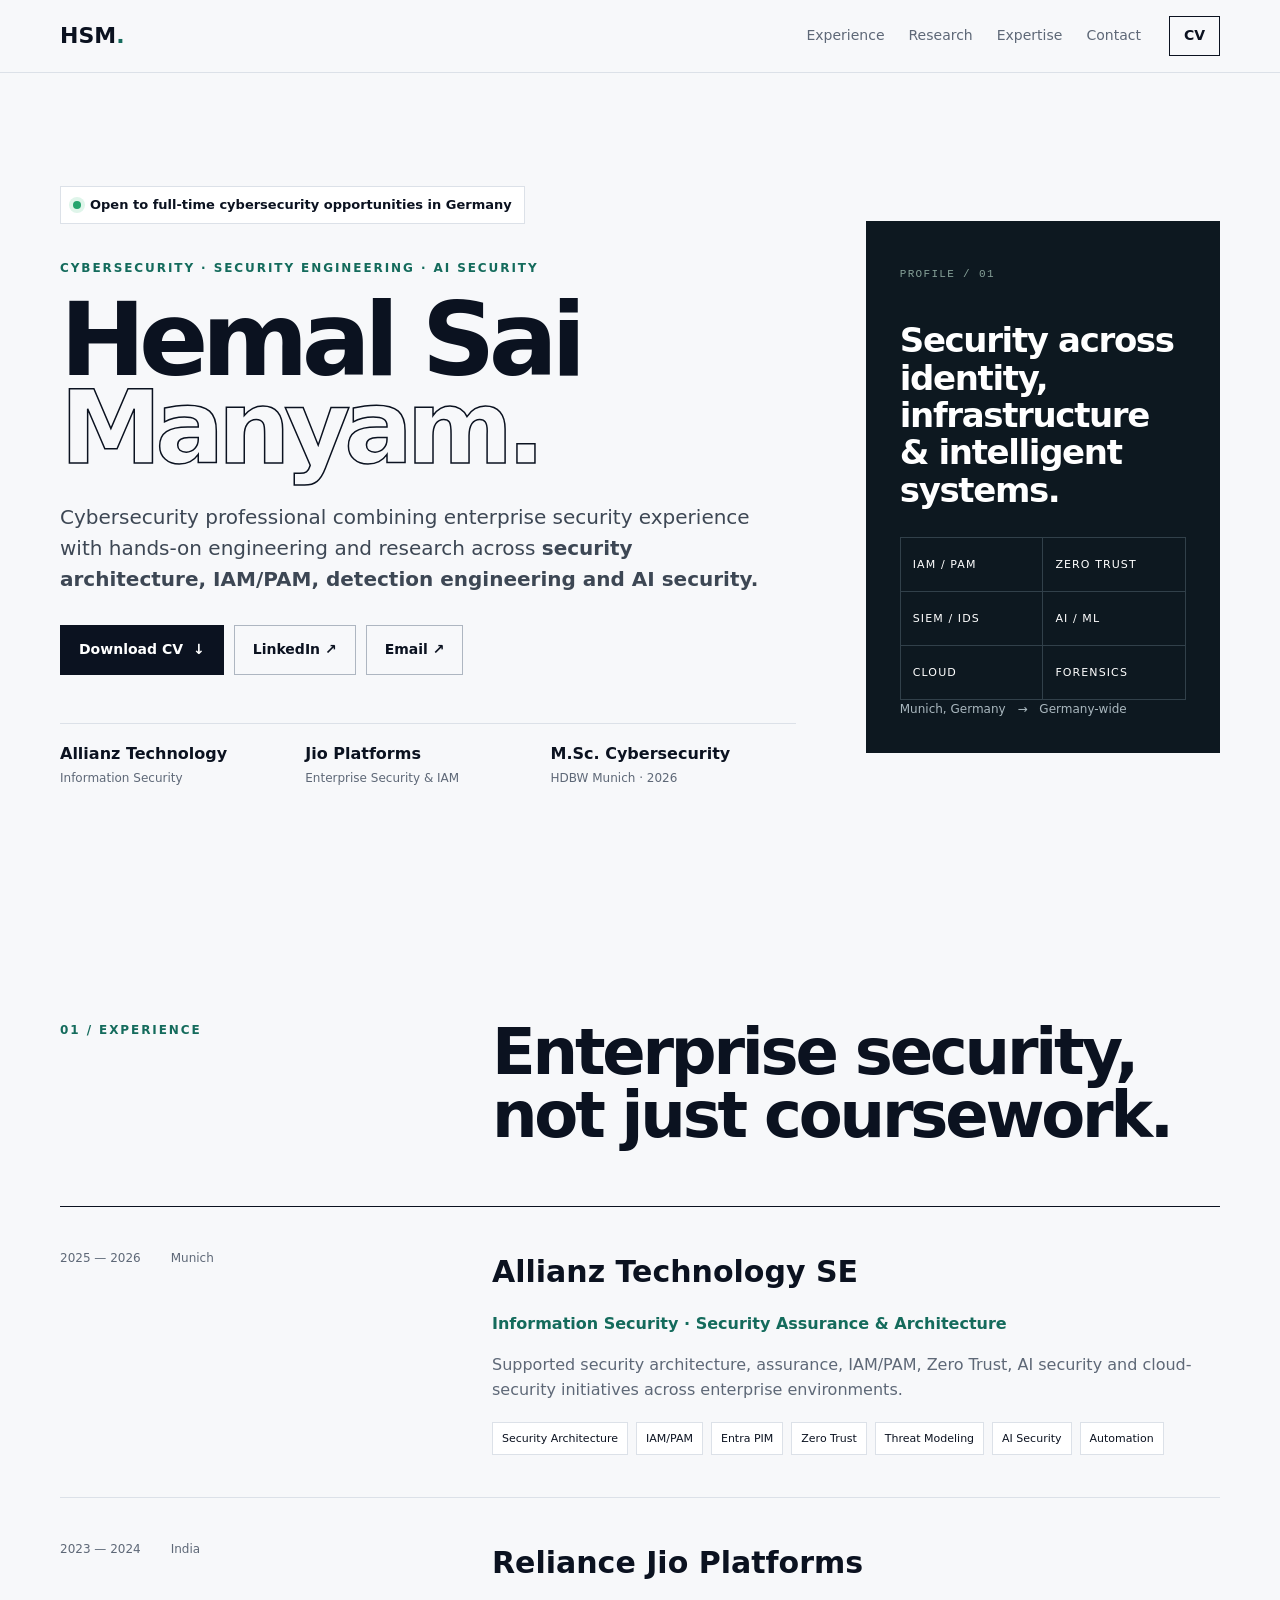
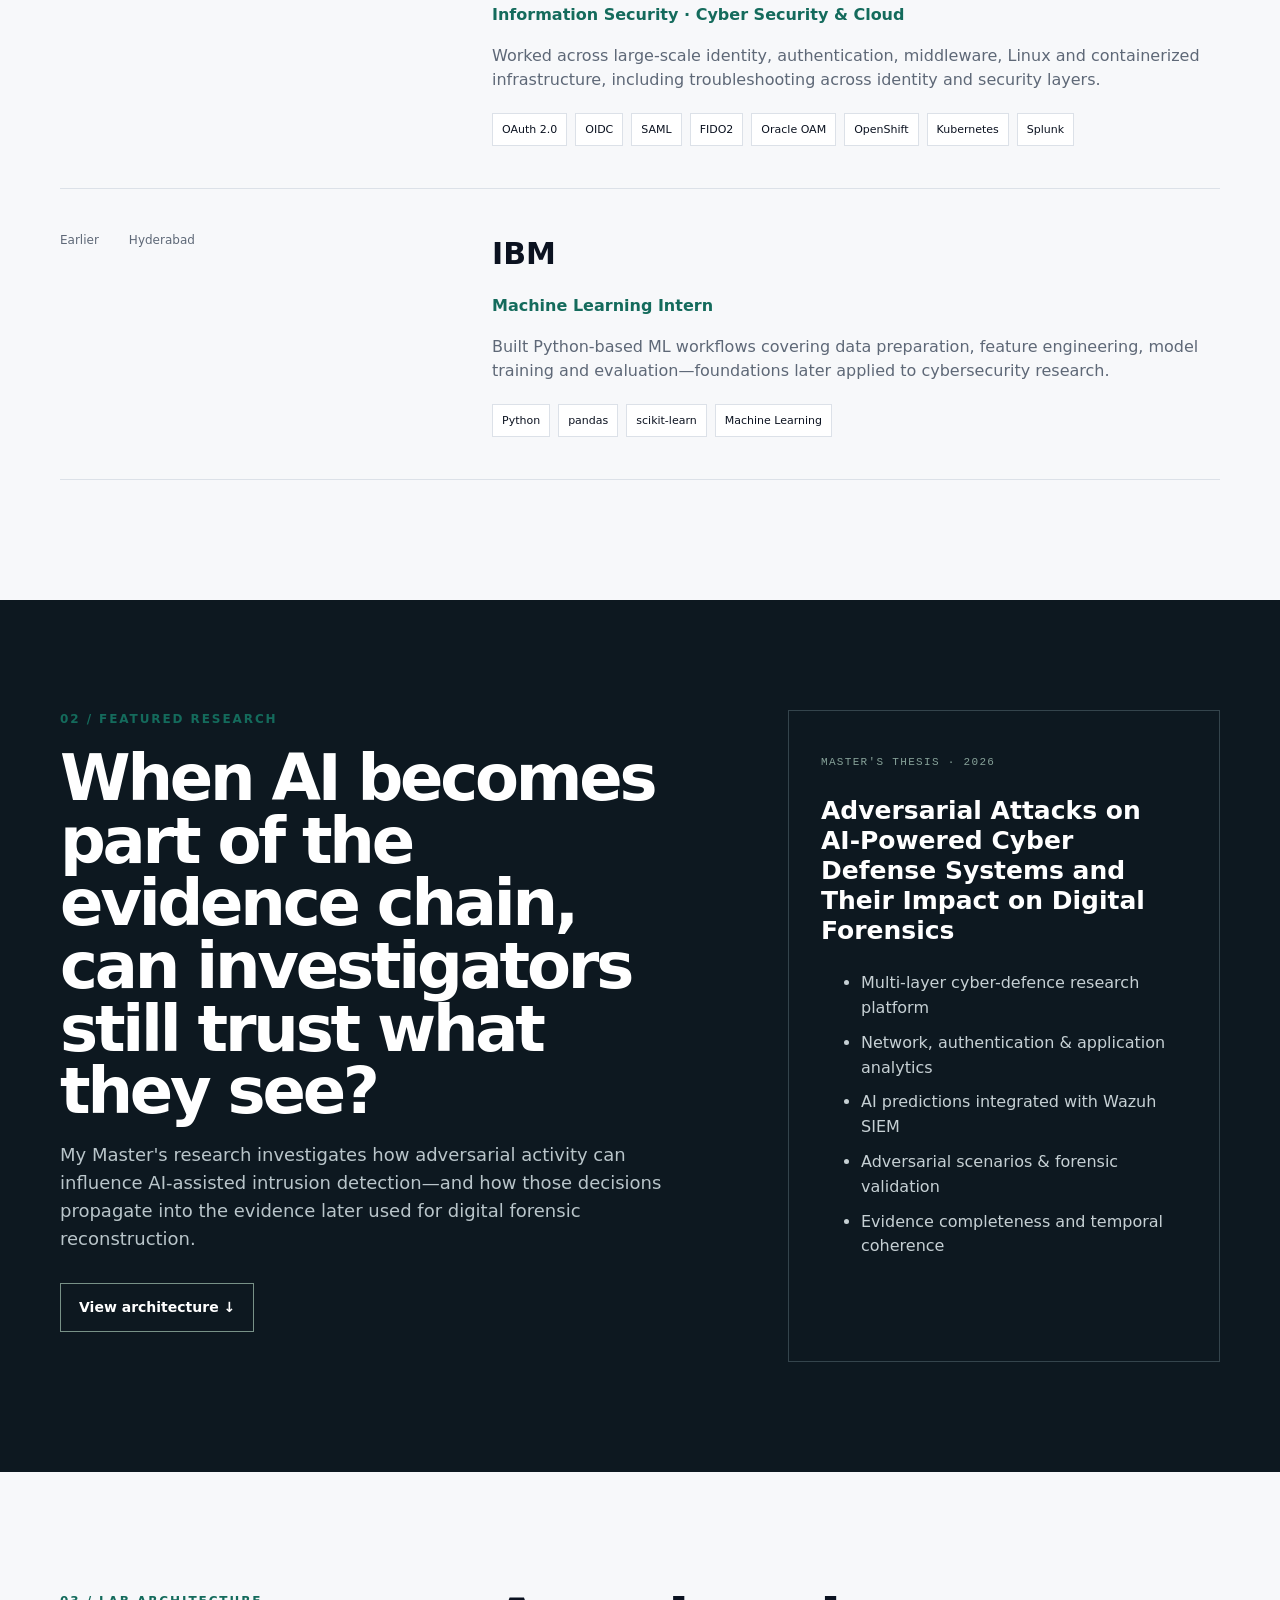
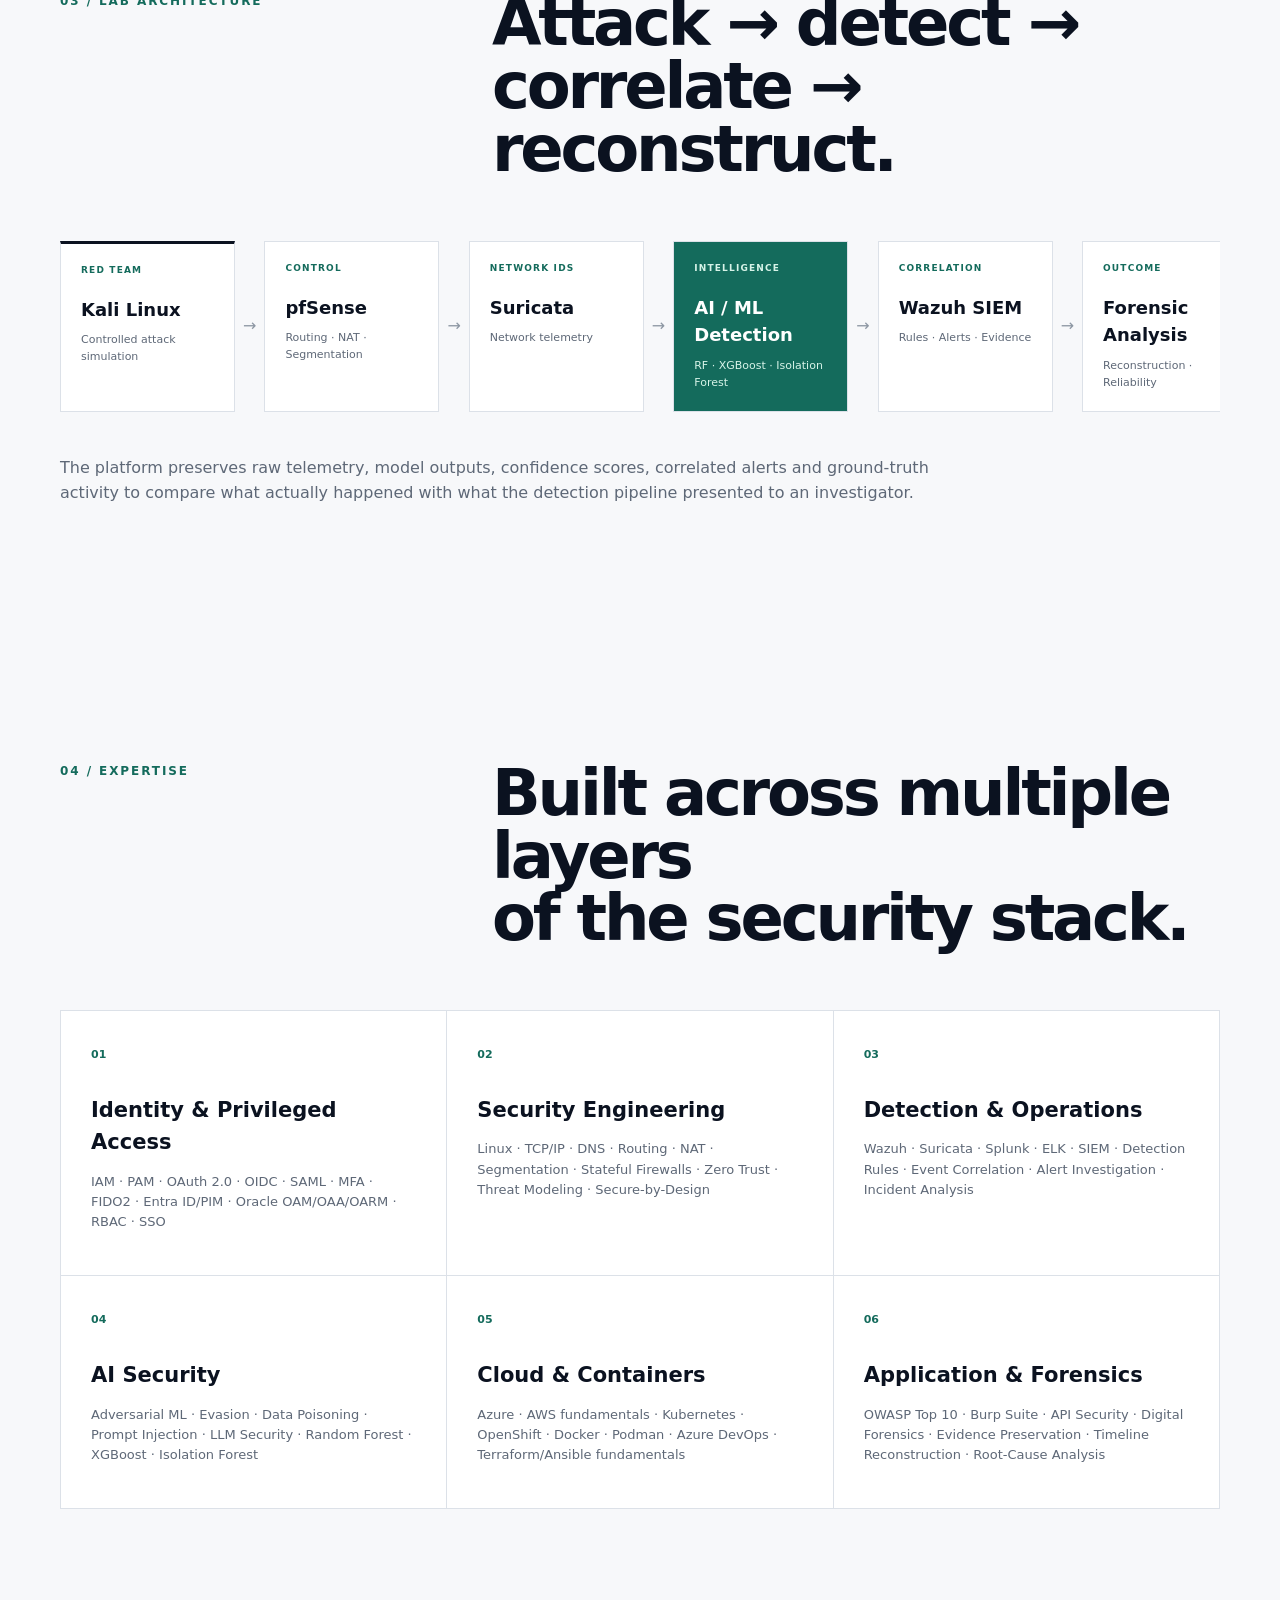
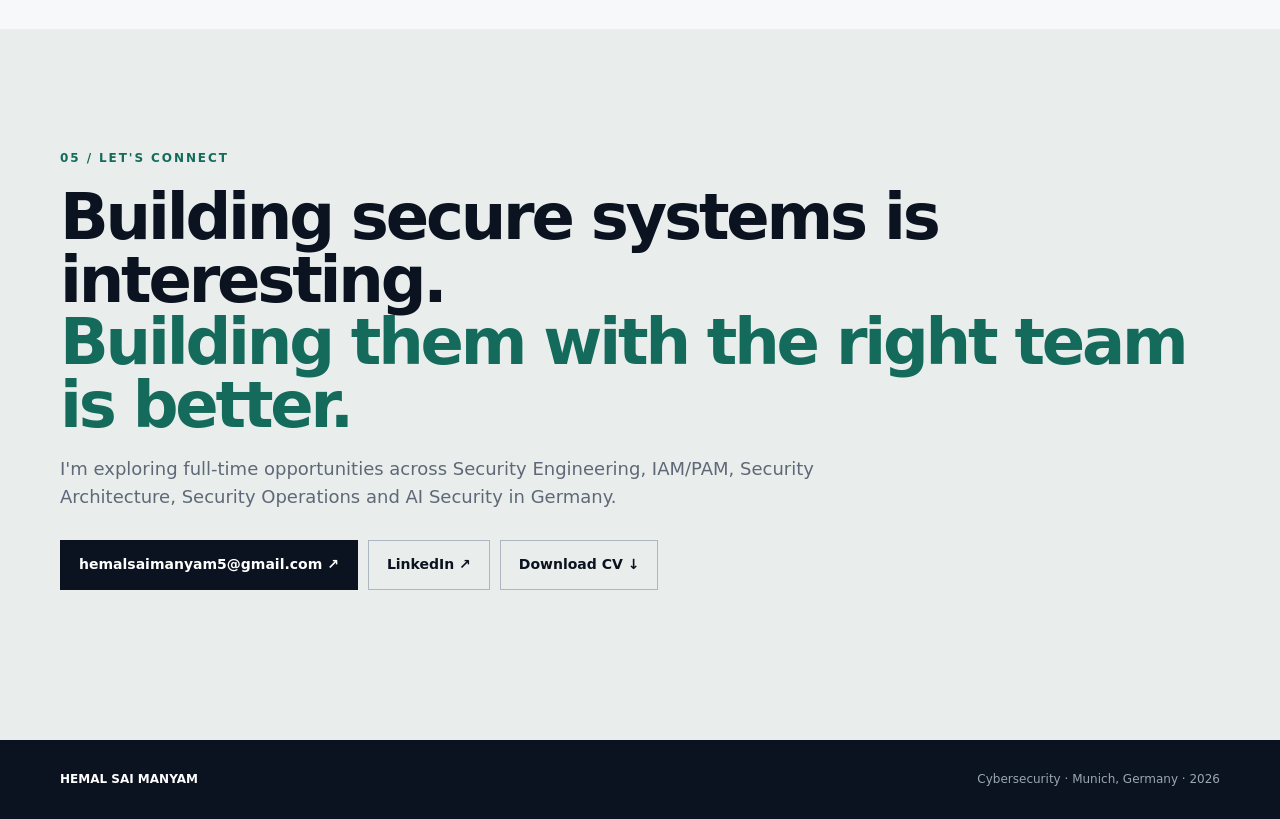
==== index.html @ 30291f34 "Add files via upload Initial cybersecurity portfolio" ====
<!doctype html>
<html lang="en">
<head>
  <meta charset="utf-8" />
  <meta name="viewport" content="width=device-width, initial-scale=1" />
  <meta name="description" content="Hemal Sai Manyam — Cybersecurity professional focused on Security Engineering, AI Security, Security Architecture and IAM/PAM." />
  <meta name="theme-color" content="#0b1220" />
  <title>Hemal Sai Manyam | Cybersecurity</title>
  <link rel="stylesheet" href="style.css" />
</head>
<body>
<header class="nav-wrap">
  <nav class="nav container">
    <a class="brand" href="#top">HSM<span>.</span></a>
    <div class="nav-links">
      <a href="#experience">Experience</a><a href="#research">Research</a><a href="#skills">Expertise</a><a href="#contact">Contact</a>
    </div>
    <a class="nav-cta" href="documents/Hemal_Sai_Manyam_CV.docx">CV</a>
  </nav>
</header>
<main id="top">
<section class="hero container">
  <div class="hero-copy">
    <div class="status"><span></span> Open to full-time cybersecurity opportunities in Germany</div>
    <p class="eyebrow">CYBERSECURITY · SECURITY ENGINEERING · AI SECURITY</p>
    <h1>Hemal Sai<br><span>Manyam.</span></h1>
    <p class="lead">Cybersecurity professional combining enterprise security experience with hands-on engineering and research across <strong>security architecture, IAM/PAM, detection engineering and AI security.</strong></p>
    <div class="actions">
      <a class="btn primary" href="documents/Hemal_Sai_Manyam_CV.docx">Download CV <b>↓</b></a>
      <a class="btn" href="https://www.linkedin.com/in/hemalsai/" target="_blank" rel="noreferrer">LinkedIn ↗</a>
      <a class="btn" href="mailto:hemalsaimanyam5@gmail.com">Email ↗</a>
    </div>
    <div class="proof"><div><b>Allianz Technology</b><span>Information Security</span></div><div><b>Jio Platforms</b><span>Enterprise Security & IAM</span></div><div><b>M.Sc. Cybersecurity</b><span>HDBW Munich · 2026</span></div></div>
  </div>
  <aside class="signal-card">
    <p class="mono">PROFILE / 01</p><h2>Security across<br>identity, infrastructure<br>& intelligent systems.</h2>
    <div class="signal-grid"><span>IAM / PAM</span><span>ZERO TRUST</span><span>SIEM / IDS</span><span>AI / ML</span><span>CLOUD</span><span>FORENSICS</span></div>
    <div class="location">Munich, Germany <span>→</span> Germany-wide</div>
  </aside>
</section>
<section class="section container" id="experience">
  <div class="section-head"><p class="eyebrow">01 / EXPERIENCE</p><h2>Enterprise security,<br>not just coursework.</h2></div>
  <div class="timeline">
    <article class="role"><div class="role-meta"><span>2025 — 2026</span><span>Munich</span></div><div><h3>Allianz Technology SE</h3><p class="role-title">Information Security · Security Assurance & Architecture</p><p>Supported security architecture, assurance, IAM/PAM, Zero Trust, AI security and cloud-security initiatives across enterprise environments.</p><div class="chips"><span>Security Architecture</span><span>IAM/PAM</span><span>Entra PIM</span><span>Zero Trust</span><span>Threat Modeling</span><span>AI Security</span><span>Automation</span></div></div></article>
    <article class="role"><div class="role-meta"><span>2023 — 2024</span><span>India</span></div><div><h3>Reliance Jio Platforms</h3><p class="role-title">Information Security · Cyber Security & Cloud</p><p>Worked across large-scale identity, authentication, middleware, Linux and containerized infrastructure, including troubleshooting across identity and security layers.</p><div class="chips"><span>OAuth 2.0</span><span>OIDC</span><span>SAML</span><span>FIDO2</span><span>Oracle OAM</span><span>OpenShift</span><span>Kubernetes</span><span>Splunk</span></div></div></article>
    <article class="role"><div class="role-meta"><span>Earlier</span><span>Hyderabad</span></div><div><h3>IBM</h3><p class="role-title">Machine Learning Intern</p><p>Built Python-based ML workflows covering data preparation, feature engineering, model training and evaluation—foundations later applied to cybersecurity research.</p><div class="chips"><span>Python</span><span>pandas</span><span>scikit-learn</span><span>Machine Learning</span></div></div></article>
  </div>
</section>
<section class="research-band" id="research"><div class="container research-grid">
  <div><p class="eyebrow">02 / FEATURED RESEARCH</p><h2>When AI becomes part of the evidence chain, can investigators still trust what they see?</h2><p class="research-intro">My Master's research investigates how adversarial activity can influence AI-assisted intrusion detection—and how those decisions propagate into the evidence later used for digital forensic reconstruction.</p><div class="actions"><a class="btn light" href="#architecture">View architecture ↓</a></div></div>
  <div class="research-card"><p class="mono">MASTER'S THESIS · 2026</p><h3>Adversarial Attacks on AI-Powered Cyber Defense Systems and Their Impact on Digital Forensics</h3><ul><li>Multi-layer cyber-defence research platform</li><li>Network, authentication & application analytics</li><li>AI predictions integrated with Wazuh SIEM</li><li>Adversarial scenarios & forensic validation</li><li>Evidence completeness and temporal coherence</li></ul></div>
</div></section>
<section class="section container" id="architecture">
  <div class="section-head"><p class="eyebrow">03 / LAB ARCHITECTURE</p><h2>Attack → detect → correlate → reconstruct.</h2></div>
  <div class="arch">
    <div class="node attacker"><small>RED TEAM</small><b>Kali Linux</b><span>Controlled attack simulation</span></div><div class="arrow">→</div>
    <div class="node"><small>CONTROL</small><b>pfSense</b><span>Routing · NAT · Segmentation</span></div><div class="arrow">→</div>
    <div class="node"><small>NETWORK IDS</small><b>Suricata</b><span>Network telemetry</span></div><div class="arrow">→</div>
    <div class="node accent"><small>INTELLIGENCE</small><b>AI / ML Detection</b><span>RF · XGBoost · Isolation Forest</span></div><div class="arrow">→</div>
    <div class="node"><small>CORRELATION</small><b>Wazuh SIEM</b><span>Rules · Alerts · Evidence</span></div><div class="arrow">→</div>
    <div class="node"><small>OUTCOME</small><b>Forensic Analysis</b><span>Reconstruction · Reliability</span></div>
  </div>
  <p class="arch-note">The platform preserves raw telemetry, model outputs, confidence scores, correlated alerts and ground-truth activity to compare what actually happened with what the detection pipeline presented to an investigator.</p>
</section>
<section class="section container" id="skills">
  <div class="section-head"><p class="eyebrow">04 / EXPERTISE</p><h2>Built across multiple layers<br>of the security stack.</h2></div>
  <div class="expertise">
    <article><span>01</span><h3>Identity & Privileged Access</h3><p>IAM · PAM · OAuth 2.0 · OIDC · SAML · MFA · FIDO2 · Entra ID/PIM · Oracle OAM/OAA/OARM · RBAC · SSO</p></article>
    <article><span>02</span><h3>Security Engineering</h3><p>Linux · TCP/IP · DNS · Routing · NAT · Segmentation · Stateful Firewalls · Zero Trust · Threat Modeling · Secure-by-Design</p></article>
    <article><span>03</span><h3>Detection & Operations</h3><p>Wazuh · Suricata · Splunk · ELK · SIEM · Detection Rules · Event Correlation · Alert Investigation · Incident Analysis</p></article>
    <article><span>04</span><h3>AI Security</h3><p>Adversarial ML · Evasion · Data Poisoning · Prompt Injection · LLM Security · Random Forest · XGBoost · Isolation Forest</p></article>
    <article><span>05</span><h3>Cloud & Containers</h3><p>Azure · AWS fundamentals · Kubernetes · OpenShift · Docker · Podman · Azure DevOps · Terraform/Ansible fundamentals</p></article>
    <article><span>06</span><h3>Application & Forensics</h3><p>OWASP Top 10 · Burp Suite · API Security · Digital Forensics · Evidence Preservation · Timeline Reconstruction · Root-Cause Analysis</p></article>
  </div>
</section>
<section class="cta" id="contact"><div class="container"><p class="eyebrow">05 / LET'S CONNECT</p><h2>Building secure systems is interesting.<br><span>Building them with the right team is better.</span></h2><p>I'm exploring full-time opportunities across Security Engineering, IAM/PAM, Security Architecture, Security Operations and AI Security in Germany.</p><div class="actions"><a class="btn primary" href="mailto:hemalsaimanyam5@gmail.com">hemalsaimanyam5@gmail.com ↗</a><a class="btn" href="https://www.linkedin.com/in/hemalsai/" target="_blank" rel="noreferrer">LinkedIn ↗</a><a class="btn" href="documents/Hemal_Sai_Manyam_CV.docx">Download CV ↓</a></div></div></section>
</main>
<footer><div class="container"><b>HEMAL SAI MANYAM</b><span>Cybersecurity · Munich, Germany · 2026</span></div></footer>
</body></html>
---- style.css ----
:root{--ink:#0b1220;--muted:#5e6877;--line:#dce1e8;--paper:#f7f8fa;--white:#fff;--accent:#146b5c;--accent2:#bff2df;--dark:#0d1820}*{box-sizing:border-box}html{scroll-behavior:smooth}body{margin:0;font-family:Inter,ui-sans-serif,system-ui,-apple-system,BlinkMacSystemFont,"Segoe UI",Arial,sans-serif;color:var(--ink);background:var(--paper);line-height:1.55}.container{width:min(1160px,calc(100% - 40px));margin:auto}.nav-wrap{position:sticky;top:0;z-index:20;background:rgba(247,248,250,.92);backdrop-filter:blur(12px);border-bottom:1px solid var(--line)}.nav{height:72px;display:flex;align-items:center;gap:28px}.brand{font-weight:900;font-size:22px;color:var(--ink);text-decoration:none}.brand span{color:var(--accent)}.nav-links{display:flex;gap:24px;margin-left:auto}.nav-links a,.nav-cta{color:var(--muted);text-decoration:none;font-size:14px}.nav-cta{border:1px solid var(--ink);padding:8px 14px;color:var(--ink);font-weight:700}.hero{min-height:calc(100vh - 72px);display:grid;grid-template-columns:1.35fr .65fr;gap:70px;align-items:center;padding-top:70px;padding-bottom:70px}.status{display:inline-flex;gap:9px;align-items:center;border:1px solid var(--line);background:#fff;padding:8px 12px;font-size:13px;font-weight:700;margin-bottom:35px}.status span{width:8px;height:8px;border-radius:50%;background:#24a46d;box-shadow:0 0 0 4px #dff5ea}.eyebrow{font-size:12px;letter-spacing:.16em;font-weight:900;color:var(--accent);margin:0 0 18px}.hero h1{font-size:clamp(64px,8vw,118px);line-height:.86;letter-spacing:-.065em;margin:0 0 30px}.hero h1 span{color:transparent;-webkit-text-stroke:1.5px var(--ink)}.lead{font-size:20px;max-width:720px;color:#3d4754}.actions{display:flex;flex-wrap:wrap;gap:10px;margin:30px 0}.btn{display:inline-flex;align-items:center;justify-content:center;gap:10px;border:1px solid #aeb6c1;padding:13px 18px;text-decoration:none;color:var(--ink);background:transparent;font-weight:800;font-size:14px}.btn:hover{transform:translateY(-1px)}.btn.primary{background:var(--ink);color:#fff;border-color:var(--ink)}.btn.light{border-color:#789187;color:#fff}.proof{display:grid;grid-template-columns:repeat(3,1fr);border-top:1px solid var(--line);margin-top:48px}.proof div{padding:18px 18px 0 0}.proof b,.proof span{display:block}.proof span{font-size:12px;color:var(--muted);margin-top:3px}.signal-card{background:var(--dark);color:#fff;padding:34px;min-height:500px;display:flex;flex-direction:column;justify-content:space-between}.mono{font-family:ui-monospace,SFMono-Regular,Menlo,monospace;font-size:11px;letter-spacing:.12em;color:#86a198}.signal-card h2{font-size:34px;line-height:1.1;letter-spacing:-.04em}.signal-grid{display:grid;grid-template-columns:1fr 1fr;border-top:1px solid #31404a;border-left:1px solid #31404a}.signal-grid span{padding:18px 12px;border-right:1px solid #31404a;border-bottom:1px solid #31404a;font-size:11px;letter-spacing:.1em}.location{font-size:12px;color:#aab8bf}.location span{margin:0 8px}.section{padding:120px 0}.section-head{display:grid;grid-template-columns:.7fr 1.3fr;gap:40px;margin-bottom:60px}.section-head h2,.research-grid h2,.cta h2{font-size:clamp(38px,5vw,68px);line-height:.98;letter-spacing:-.05em;margin:0}.timeline{border-top:1px solid var(--ink)}.role{display:grid;grid-template-columns:.7fr 1.3fr;gap:40px;padding:42px 0;border-bottom:1px solid var(--line)}.role-meta{display:flex;gap:30px;font-size:12px;color:var(--muted)}.role h3{font-size:30px;margin:0}.role-title{color:var(--accent);font-weight:800}.role>div:last-child>p:not(.role-title){max-width:720px;color:var(--muted)}.chips{display:flex;flex-wrap:wrap;gap:8px;margin-top:20px}.chips span{font-size:11px;border:1px solid var(--line);background:#fff;padding:7px 9px}.research-band{background:var(--dark);color:#fff;padding:110px 0}.research-grid{display:grid;grid-template-columns:1.2fr .8fr;gap:80px}.research-intro{font-size:18px;color:#b9c5ca;max-width:700px}.research-card{border:1px solid #34444c;padding:32px}.research-card h3{font-size:25px;line-height:1.2}.research-card li{margin:10px 0;color:#c6d0d4}.arch{display:flex;align-items:stretch;overflow-x:auto;padding-bottom:14px}.node{min-width:175px;background:#fff;border:1px solid var(--line);padding:20px}.node small,.node b,.node span{display:block}.node small{font-size:9px;letter-spacing:.13em;color:var(--accent);font-weight:900}.node b{font-size:18px;margin:18px 0 8px}.node span{font-size:11px;color:var(--muted)}.node.accent{background:var(--accent);color:#fff}.node.accent small,.node.accent span{color:#d7f3e8}.node.attacker{border-top:3px solid var(--ink)}.arrow{display:flex;align-items:center;padding:0 8px;color:#8d97a3}.arch-note{max-width:900px;color:var(--muted);margin-top:30px}.expertise{display:grid;grid-template-columns:repeat(3,1fr);border-top:1px solid var(--line);border-left:1px solid var(--line)}.expertise article{padding:30px;border-right:1px solid var(--line);border-bottom:1px solid var(--line);min-height:230px;background:#fff}.expertise article>span{font-size:11px;color:var(--accent);font-weight:900}.expertise h3{font-size:21px;margin:28px 0 12px}.expertise p{font-size:13px;color:var(--muted)}.cta{padding:120px 0;background:#e9eeeC}.cta h2 span{color:var(--accent)}.cta>div>p:not(.eyebrow){font-size:18px;max-width:760px;color:var(--muted)}footer{background:var(--ink);color:#fff;padding:30px 0}footer .container{display:flex;justify-content:space-between;gap:20px;font-size:12px}footer span{color:#9aa6b4}@media(max-width:850px){.nav-links{display:none}.nav-cta{margin-left:auto}.hero{grid-template-columns:1fr;gap:35px;padding-top:50px}.hero h1{font-size:clamp(58px,18vw,86px)}.signal-card{min-height:390px}.proof{grid-template-columns:1fr}.proof div{padding:12px 0}.section,.research-band,.cta{padding:80px 0}.section-head,.role,.research-grid{grid-template-columns:1fr;gap:20px}.role-meta{margin-bottom:10px}.expertise{grid-template-columns:1fr}.arch{margin-right:-20px}.container{width:min(100% - 32px,1160px)}footer .container{flex-direction:column}.lead{font-size:17px}.actions .btn{flex-grow:1}.status{font-size:11px}.research-grid{gap:45px}}
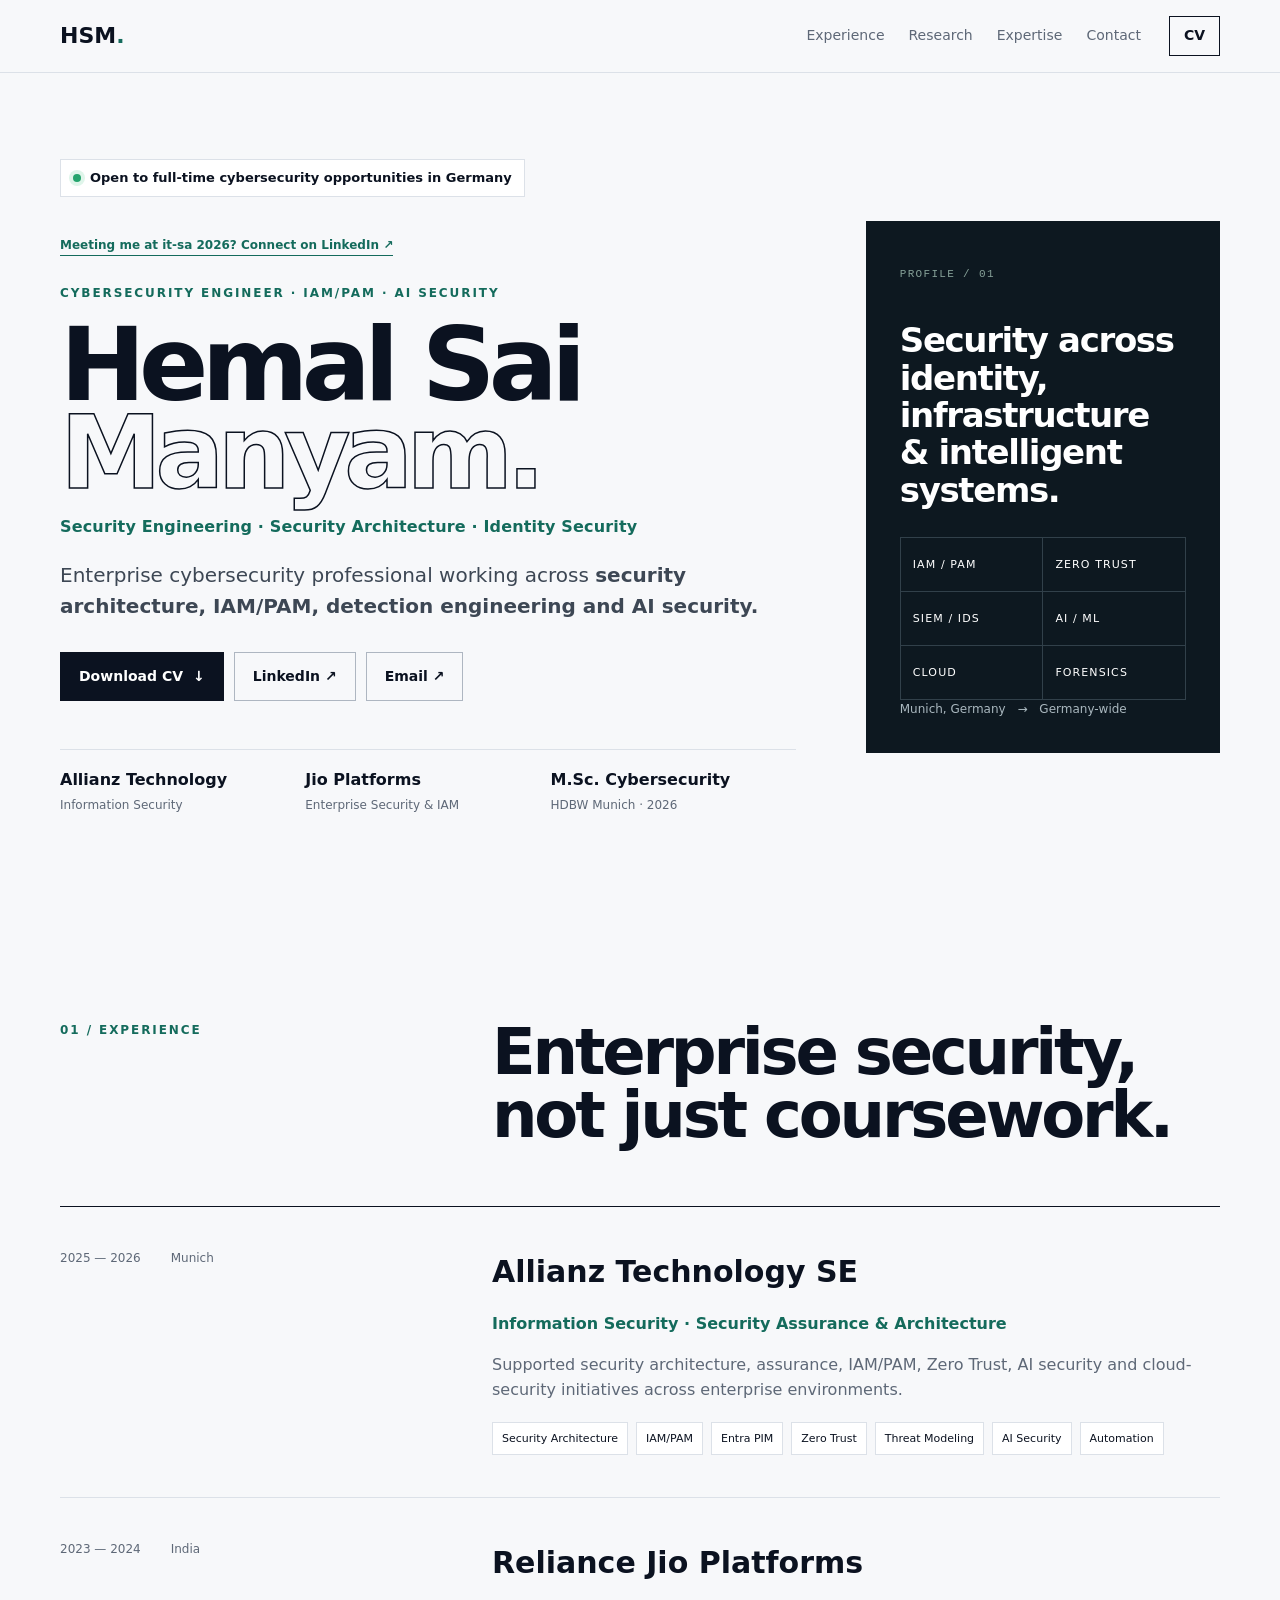
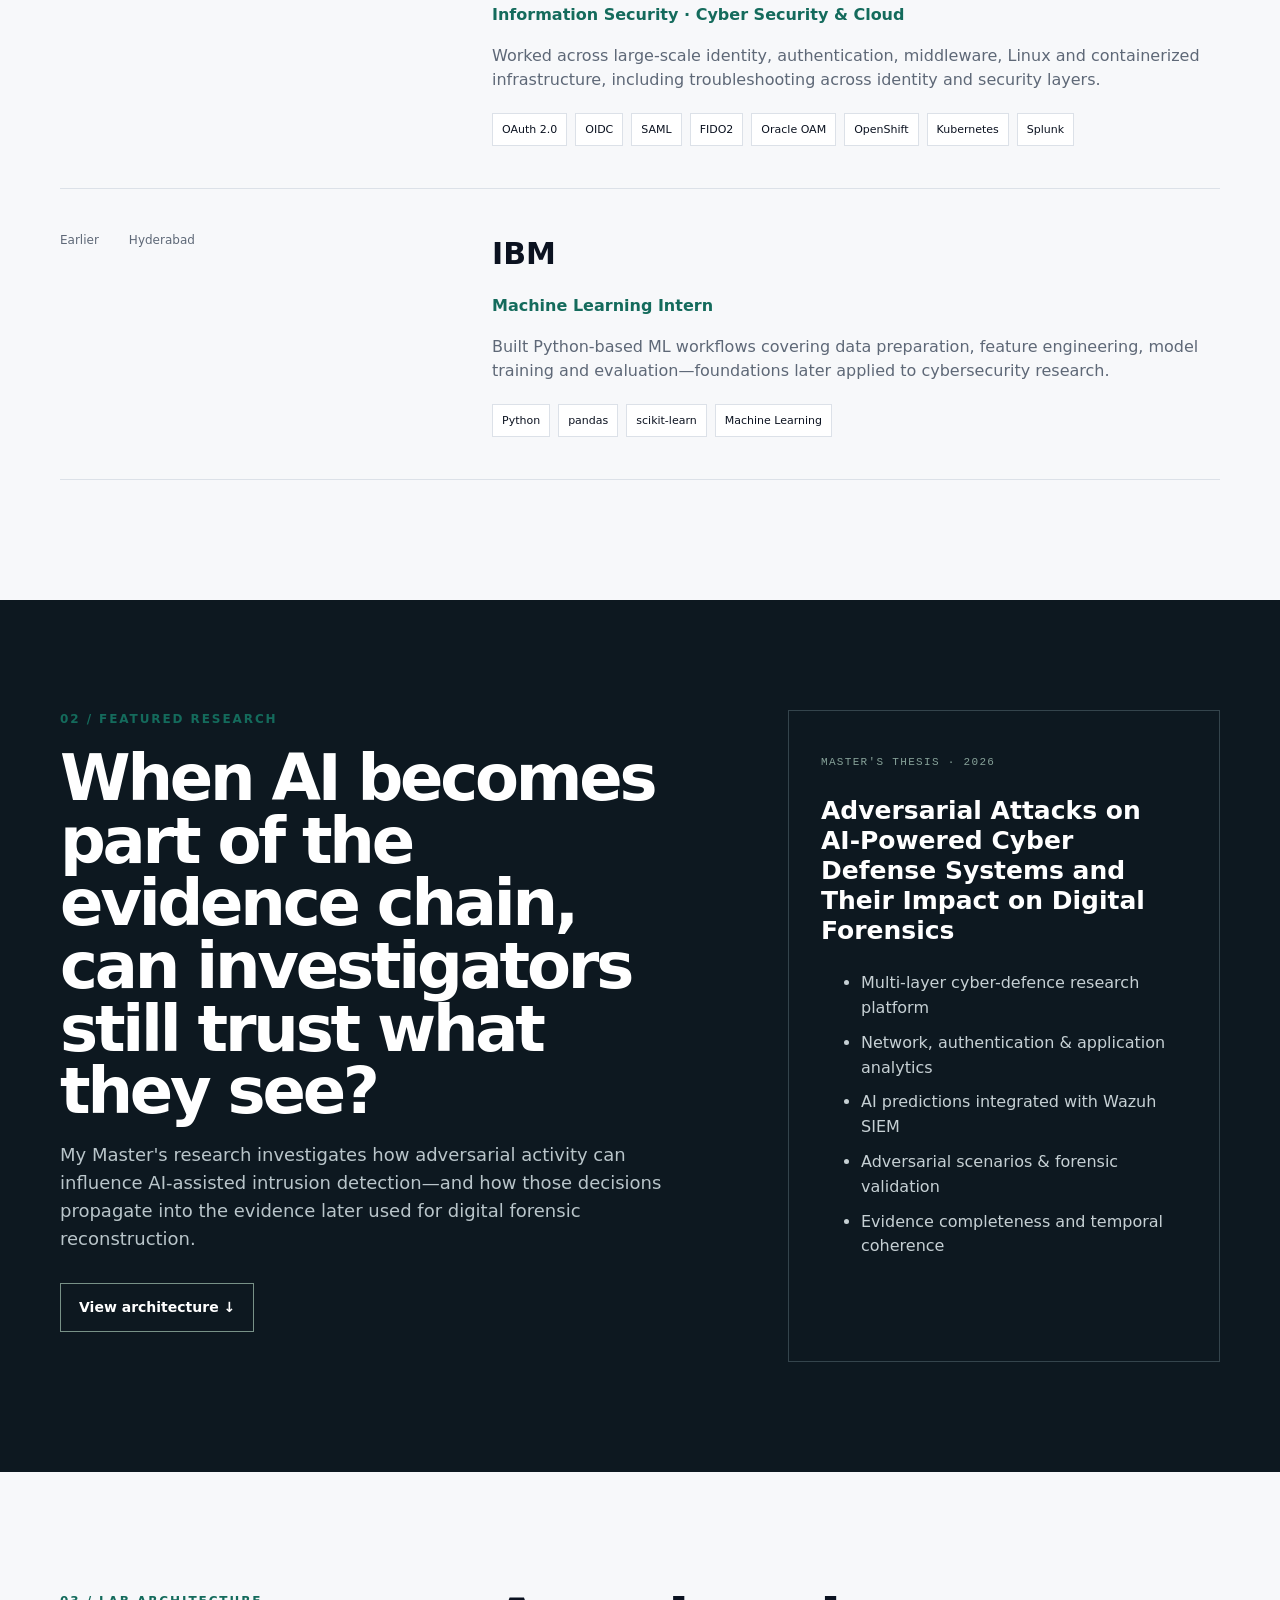
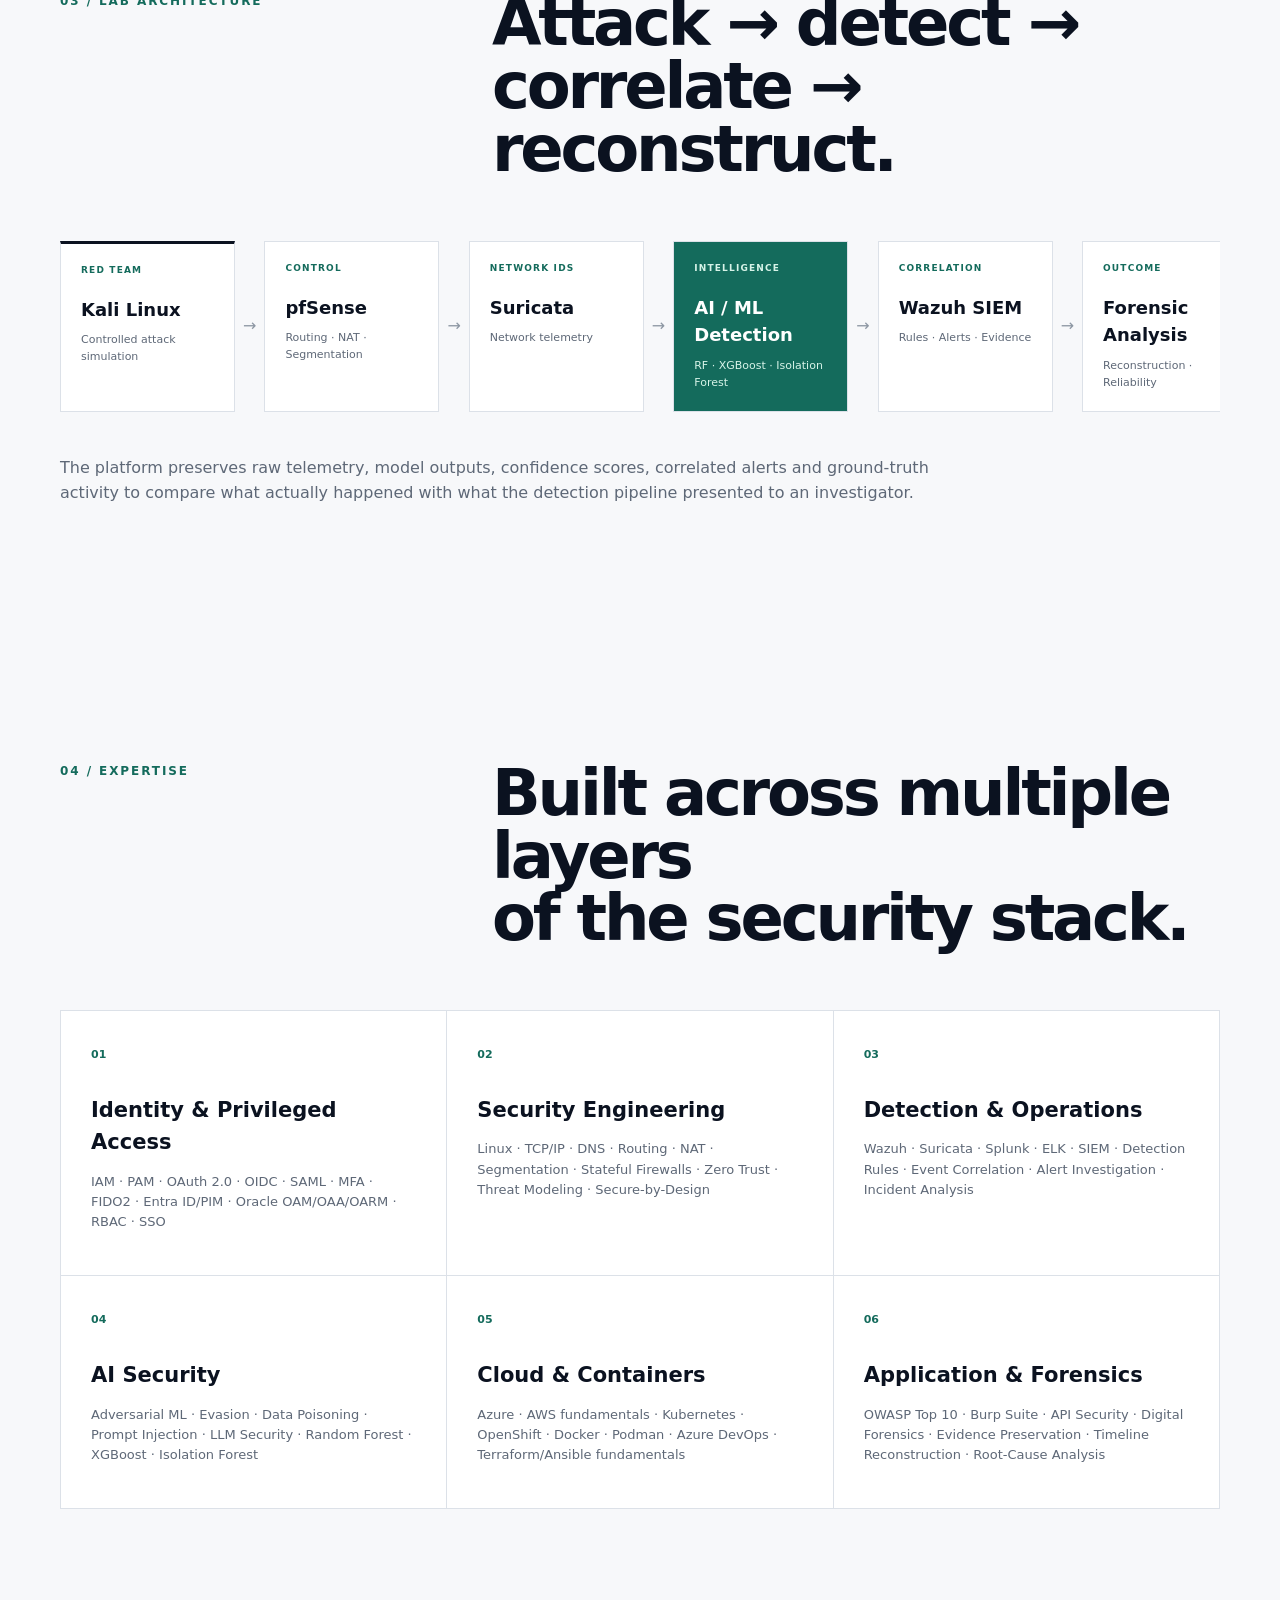
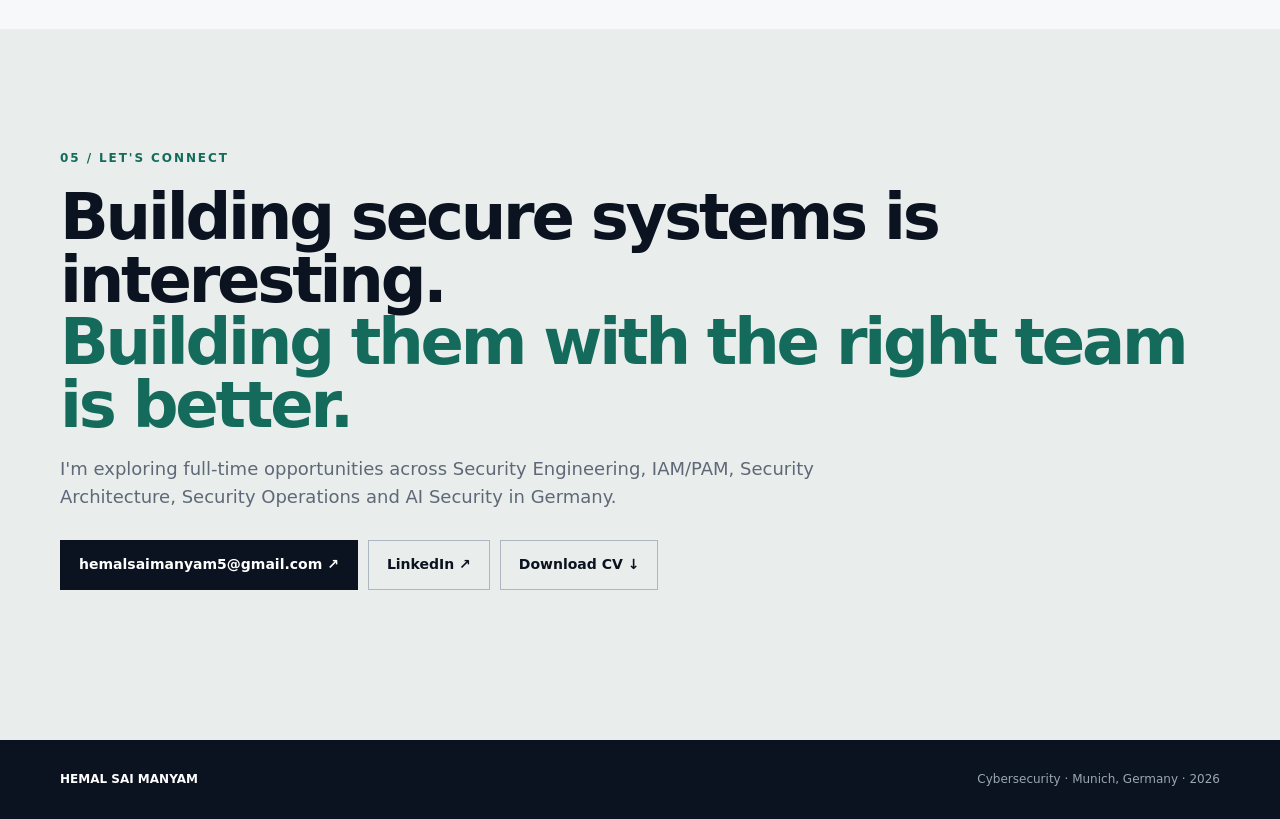
==== commit be39042c: "Add files via upload" ====
--- a/index.html
+++ b/index.html
@@ -22,9 +22,12 @@
 <section class="hero container">
   <div class="hero-copy">
     <div class="status"><span></span> Open to full-time cybersecurity opportunities in Germany</div>
-    <p class="eyebrow">CYBERSECURITY · SECURITY ENGINEERING · AI SECURITY</p>
-    <h1>Hemal Sai<br><span>Manyam.</span></h1>
-    <p class="lead">Cybersecurity professional combining enterprise security experience with hands-on engineering and research across <strong>security architecture, IAM/PAM, detection engineering and AI security.</strong></p>
+    <a class="event-note" href="https://www.linkedin.com/in/hemalsai/" target="_blank" rel="noreferrer">Meeting me at it-sa 2026? Connect on LinkedIn ↗</a>
+    <p class="eyebrow">CYBERSECURITY ENGINEER · IAM/PAM · AI SECURITY</p>
+    <h1>Hemal Sai <span>Manyam.</span></h1>
+    <p class="role-line">Security Engineering · Security Architecture · Identity Security</p>
+    <div class="mobile-proof"><strong>Allianz Technology</strong><span>Information Security</span><strong>Jio Platforms</strong><span>Enterprise Security & IAM</span><strong>M.Sc. Cybersecurity</strong><span>HDBW Munich · 2026</span></div>
+    <p class="lead">Enterprise cybersecurity professional working across <strong>security architecture, IAM/PAM, detection engineering and AI security.</strong></p>
     <div class="actions">
       <a class="btn primary" href="documents/Hemal_Sai_Manyam_CV.docx">Download CV <b>↓</b></a>
       <a class="btn" href="https://www.linkedin.com/in/hemalsai/" target="_blank" rel="noreferrer">LinkedIn ↗</a>
--- a/style.css
+++ b/style.css
@@ -1 +1,21 @@
 :root{--ink:#0b1220;--muted:#5e6877;--line:#dce1e8;--paper:#f7f8fa;--white:#fff;--accent:#146b5c;--accent2:#bff2df;--dark:#0d1820}*{box-sizing:border-box}html{scroll-behavior:smooth}body{margin:0;font-family:Inter,ui-sans-serif,system-ui,-apple-system,BlinkMacSystemFont,"Segoe UI",Arial,sans-serif;color:var(--ink);background:var(--paper);line-height:1.55}.container{width:min(1160px,calc(100% - 40px));margin:auto}.nav-wrap{position:sticky;top:0;z-index:20;background:rgba(247,248,250,.92);backdrop-filter:blur(12px);border-bottom:1px solid var(--line)}.nav{height:72px;display:flex;align-items:center;gap:28px}.brand{font-weight:900;font-size:22px;color:var(--ink);text-decoration:none}.brand span{color:var(--accent)}.nav-links{display:flex;gap:24px;margin-left:auto}.nav-links a,.nav-cta{color:var(--muted);text-decoration:none;font-size:14px}.nav-cta{border:1px solid var(--ink);padding:8px 14px;color:var(--ink);font-weight:700}.hero{min-height:calc(100vh - 72px);display:grid;grid-template-columns:1.35fr .65fr;gap:70px;align-items:center;padding-top:70px;padding-bottom:70px}.status{display:inline-flex;gap:9px;align-items:center;border:1px solid var(--line);background:#fff;padding:8px 12px;font-size:13px;font-weight:700;margin-bottom:35px}.status span{width:8px;height:8px;border-radius:50%;background:#24a46d;box-shadow:0 0 0 4px #dff5ea}.eyebrow{font-size:12px;letter-spacing:.16em;font-weight:900;color:var(--accent);margin:0 0 18px}.hero h1{font-size:clamp(64px,8vw,118px);line-height:.86;letter-spacing:-.065em;margin:0 0 30px}.hero h1 span{color:transparent;-webkit-text-stroke:1.5px var(--ink)}.lead{font-size:20px;max-width:720px;color:#3d4754}.actions{display:flex;flex-wrap:wrap;gap:10px;margin:30px 0}.btn{display:inline-flex;align-items:center;justify-content:center;gap:10px;border:1px solid #aeb6c1;padding:13px 18px;text-decoration:none;color:var(--ink);background:transparent;font-weight:800;font-size:14px}.btn:hover{transform:translateY(-1px)}.btn.primary{background:var(--ink);color:#fff;border-color:var(--ink)}.btn.light{border-color:#789187;color:#fff}.proof{display:grid;grid-template-columns:repeat(3,1fr);border-top:1px solid var(--line);margin-top:48px}.proof div{padding:18px 18px 0 0}.proof b,.proof span{display:block}.proof span{font-size:12px;color:var(--muted);margin-top:3px}.signal-card{background:var(--dark);color:#fff;padding:34px;min-height:500px;display:flex;flex-direction:column;justify-content:space-between}.mono{font-family:ui-monospace,SFMono-Regular,Menlo,monospace;font-size:11px;letter-spacing:.12em;color:#86a198}.signal-card h2{font-size:34px;line-height:1.1;letter-spacing:-.04em}.signal-grid{display:grid;grid-template-columns:1fr 1fr;border-top:1px solid #31404a;border-left:1px solid #31404a}.signal-grid span{padding:18px 12px;border-right:1px solid #31404a;border-bottom:1px solid #31404a;font-size:11px;letter-spacing:.1em}.location{font-size:12px;color:#aab8bf}.location span{margin:0 8px}.section{padding:120px 0}.section-head{display:grid;grid-template-columns:.7fr 1.3fr;gap:40px;margin-bottom:60px}.section-head h2,.research-grid h2,.cta h2{font-size:clamp(38px,5vw,68px);line-height:.98;letter-spacing:-.05em;margin:0}.timeline{border-top:1px solid var(--ink)}.role{display:grid;grid-template-columns:.7fr 1.3fr;gap:40px;padding:42px 0;border-bottom:1px solid var(--line)}.role-meta{display:flex;gap:30px;font-size:12px;color:var(--muted)}.role h3{font-size:30px;margin:0}.role-title{color:var(--accent);font-weight:800}.role>div:last-child>p:not(.role-title){max-width:720px;color:var(--muted)}.chips{display:flex;flex-wrap:wrap;gap:8px;margin-top:20px}.chips span{font-size:11px;border:1px solid var(--line);background:#fff;padding:7px 9px}.research-band{background:var(--dark);color:#fff;padding:110px 0}.research-grid{display:grid;grid-template-columns:1.2fr .8fr;gap:80px}.research-intro{font-size:18px;color:#b9c5ca;max-width:700px}.research-card{border:1px solid #34444c;padding:32px}.research-card h3{font-size:25px;line-height:1.2}.research-card li{margin:10px 0;color:#c6d0d4}.arch{display:flex;align-items:stretch;overflow-x:auto;padding-bottom:14px}.node{min-width:175px;background:#fff;border:1px solid var(--line);padding:20px}.node small,.node b,.node span{display:block}.node small{font-size:9px;letter-spacing:.13em;color:var(--accent);font-weight:900}.node b{font-size:18px;margin:18px 0 8px}.node span{font-size:11px;color:var(--muted)}.node.accent{background:var(--accent);color:#fff}.node.accent small,.node.accent span{color:#d7f3e8}.node.attacker{border-top:3px solid var(--ink)}.arrow{display:flex;align-items:center;padding:0 8px;color:#8d97a3}.arch-note{max-width:900px;color:var(--muted);margin-top:30px}.expertise{display:grid;grid-template-columns:repeat(3,1fr);border-top:1px solid var(--line);border-left:1px solid var(--line)}.expertise article{padding:30px;border-right:1px solid var(--line);border-bottom:1px solid var(--line);min-height:230px;background:#fff}.expertise article>span{font-size:11px;color:var(--accent);font-weight:900}.expertise h3{font-size:21px;margin:28px 0 12px}.expertise p{font-size:13px;color:var(--muted)}.cta{padding:120px 0;background:#e9eeeC}.cta h2 span{color:var(--accent)}.cta>div>p:not(.eyebrow){font-size:18px;max-width:760px;color:var(--muted)}footer{background:var(--ink);color:#fff;padding:30px 0}footer .container{display:flex;justify-content:space-between;gap:20px;font-size:12px}footer span{color:#9aa6b4}@media(max-width:850px){.nav-links{display:none}.nav-cta{margin-left:auto}.hero{grid-template-columns:1fr;gap:35px;padding-top:50px}.hero h1{font-size:clamp(58px,18vw,86px)}.signal-card{min-height:390px}.proof{grid-template-columns:1fr}.proof div{padding:12px 0}.section,.research-band,.cta{padding:80px 0}.section-head,.role,.research-grid{grid-template-columns:1fr;gap:20px}.role-meta{margin-bottom:10px}.expertise{grid-template-columns:1fr}.arch{margin-right:-20px}.container{width:min(100% - 32px,1160px)}footer .container{flex-direction:column}.lead{font-size:17px}.actions .btn{flex-grow:1}.status{font-size:11px}.research-grid{gap:45px}}
+
+.role-line{font-size:16px;font-weight:800;letter-spacing:.01em;margin:-12px 0 18px;color:var(--accent)}
+.mobile-proof{display:none}
+.event-note{display:inline-block;margin:-20px 0 28px;font-size:12px;font-weight:800;color:var(--accent);text-decoration:none;border-bottom:1px solid currentColor}
+@media(max-width:850px){
+  .hero{min-height:auto;padding-top:32px;padding-bottom:54px;gap:28px}
+  .status{margin-bottom:16px;padding:7px 10px}
+  .event-note{margin:0 0 24px}
+  .hero h1{font-size:clamp(48px,14vw,66px);line-height:.92;letter-spacing:-.06em;margin-bottom:20px}
+  .hero h1 span{display:block;-webkit-text-stroke:0;color:var(--ink)}
+  .role-line{font-size:14px;line-height:1.45;margin:-4px 0 18px}
+  .lead{font-size:16px;line-height:1.55;margin:18px 0}
+  .mobile-proof{display:grid;grid-template-columns:auto 1fr;gap:3px 10px;padding:14px 0;border-top:1px solid var(--line);border-bottom:1px solid var(--line);font-size:12px}
+  .mobile-proof strong{font-size:12px}.mobile-proof span{color:var(--muted)}
+  .proof{display:none}
+  .signal-card{display:none}
+  .actions{margin:20px 0 0;display:grid;grid-template-columns:1fr 1fr}
+  .actions .btn:first-child{grid-column:1/-1}
+  .hero .btn{padding:13px 12px}
+}
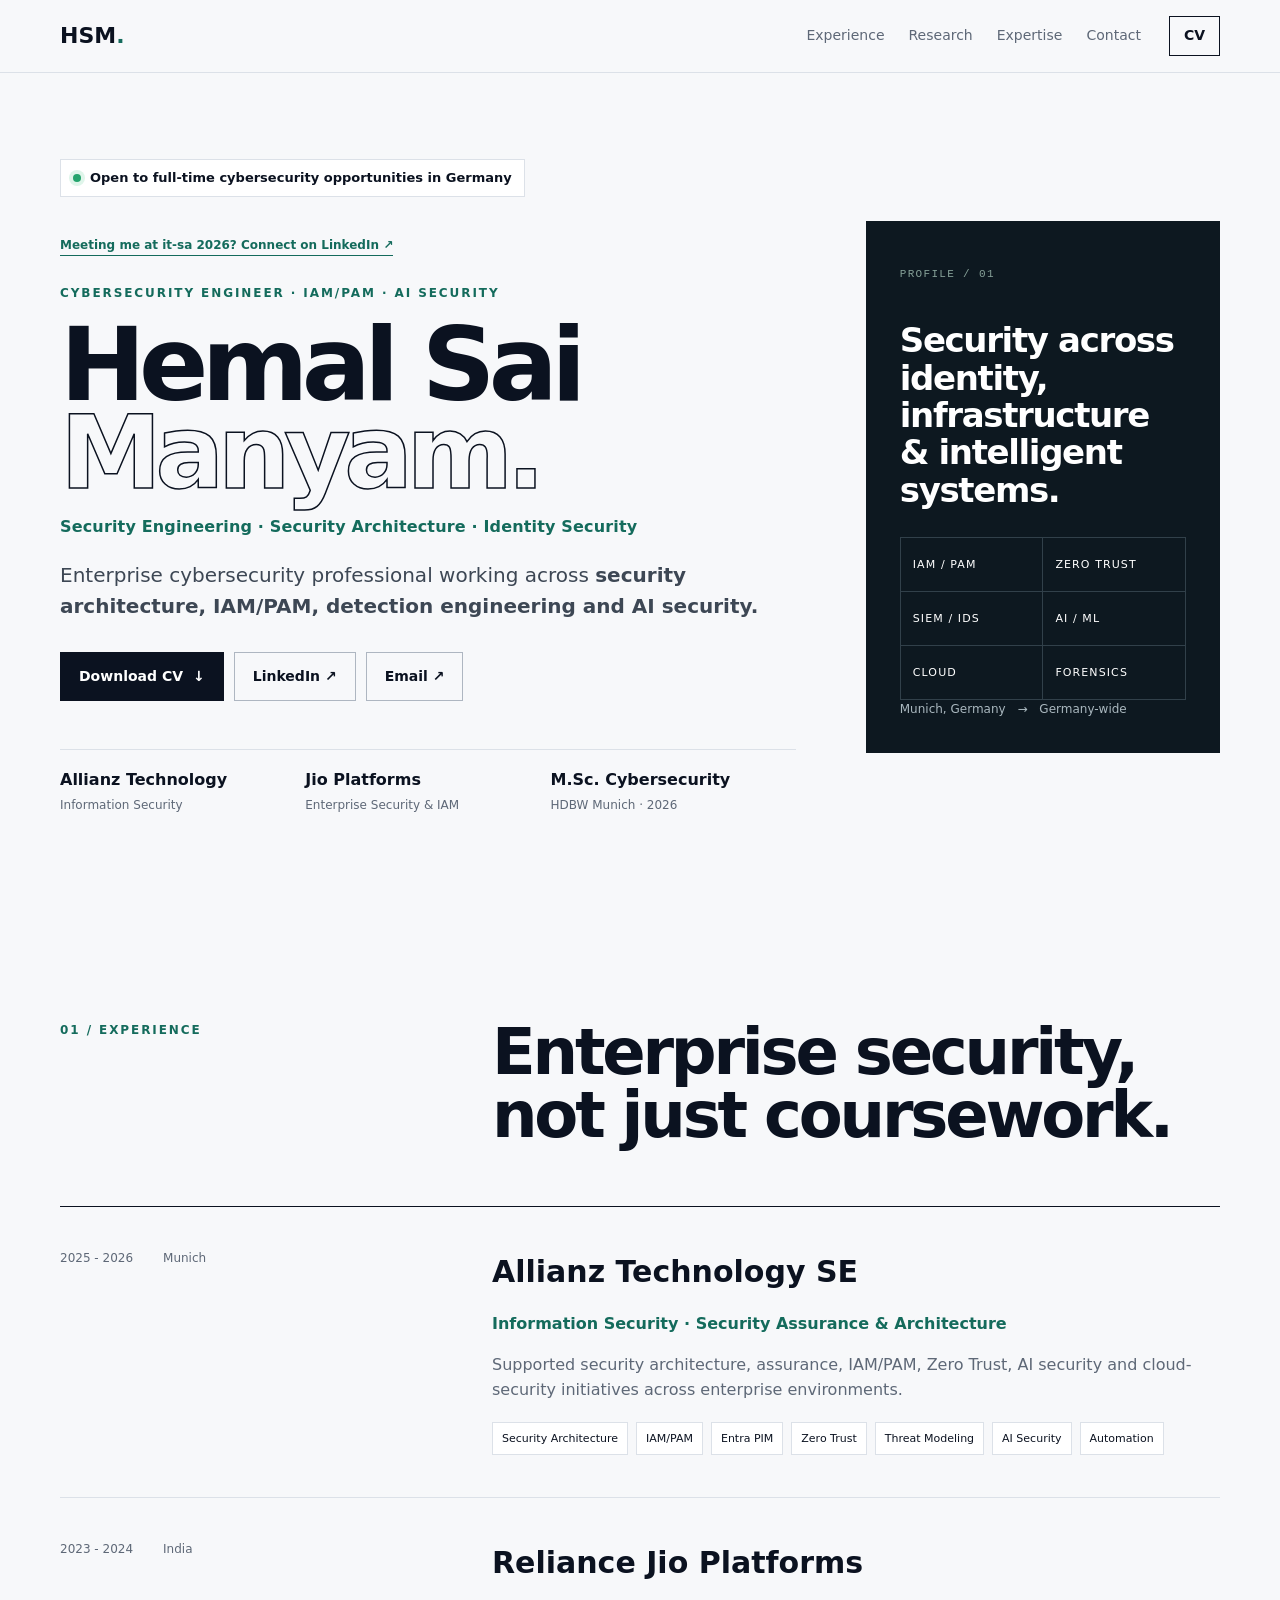
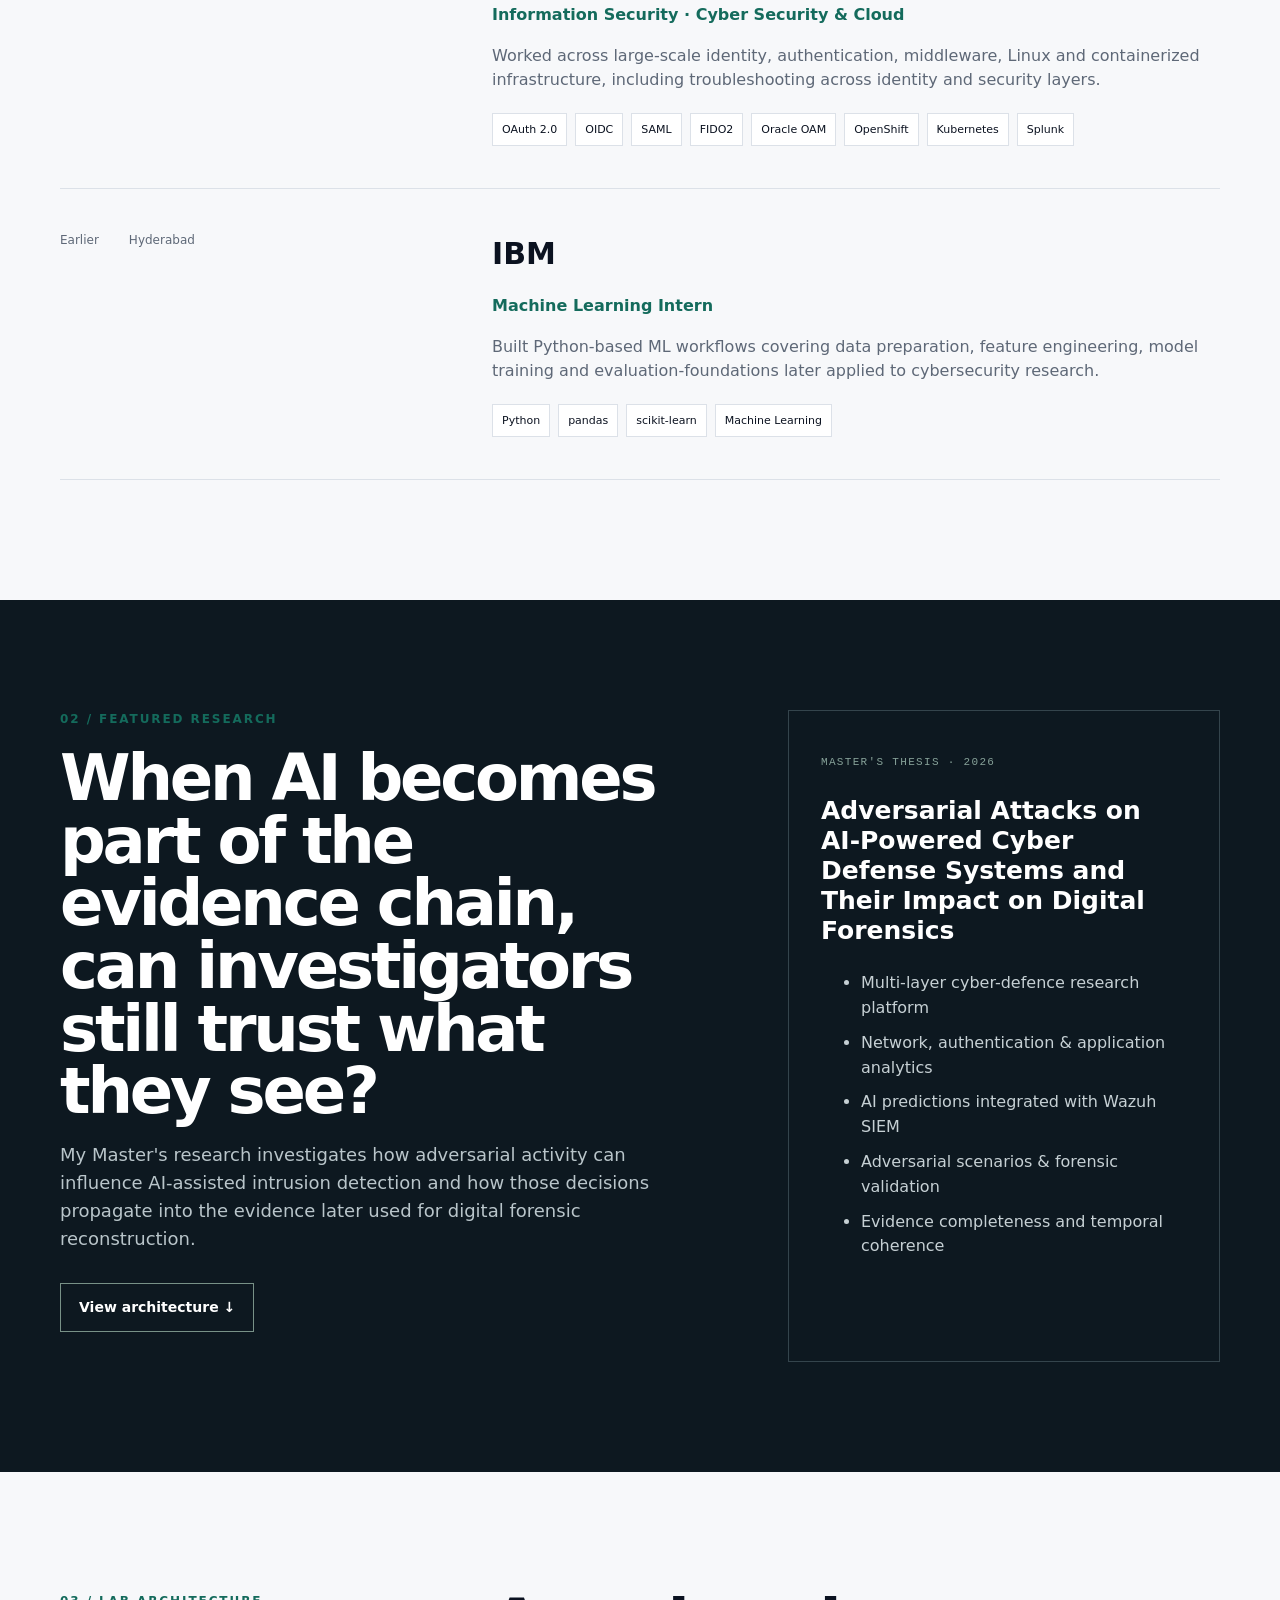
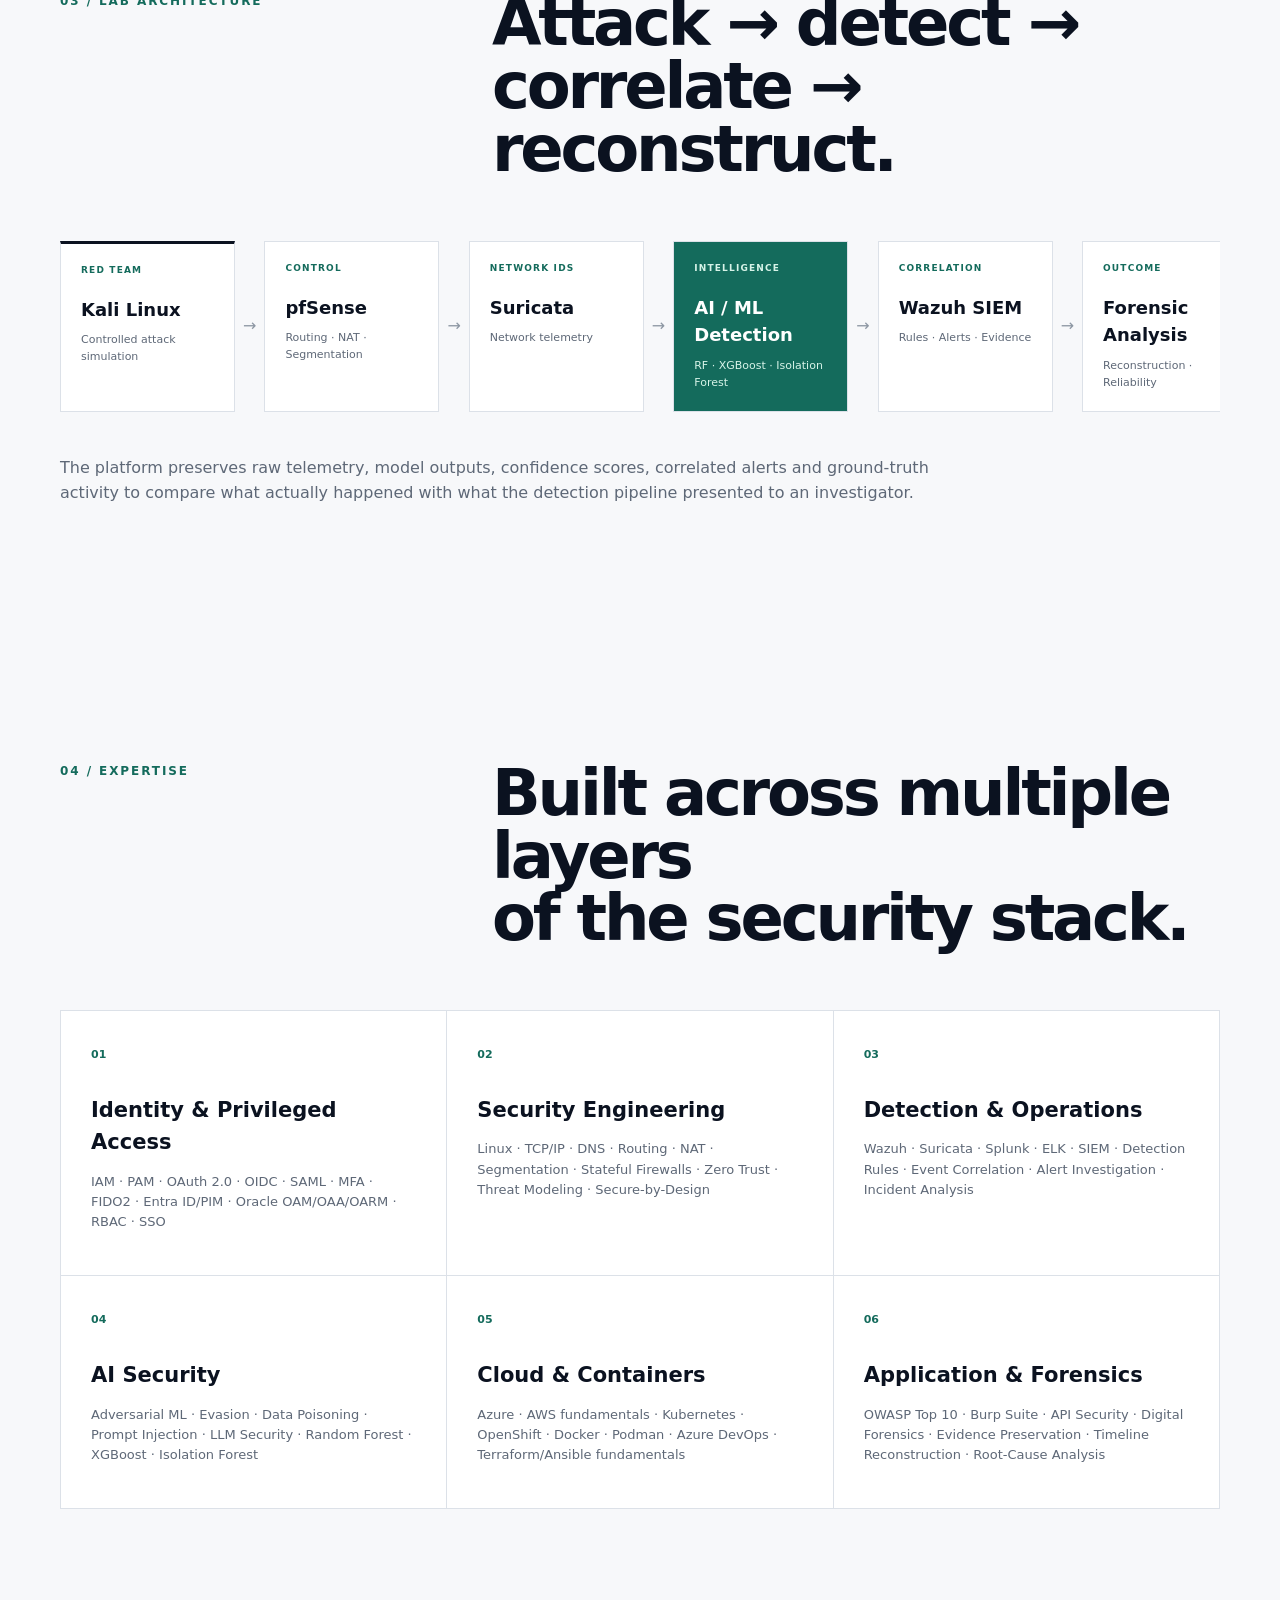
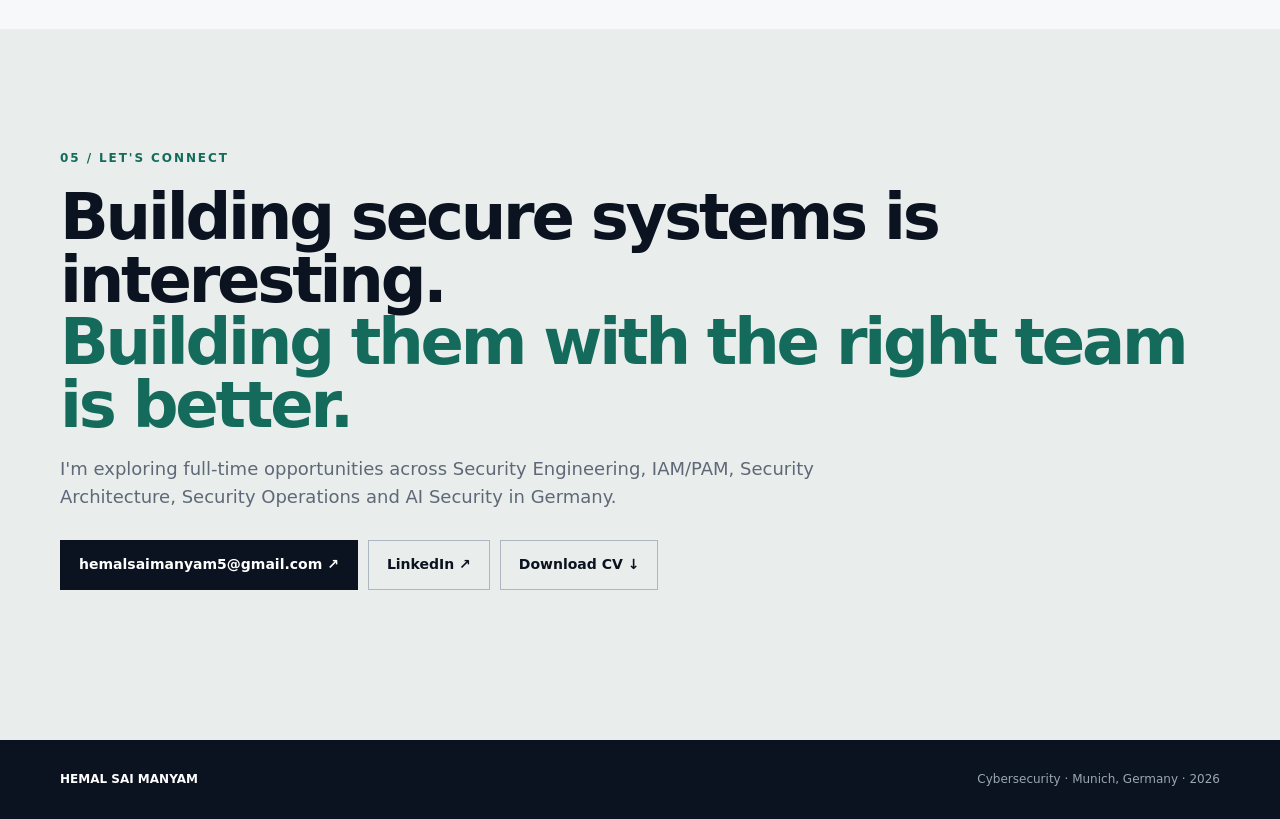
==== commit 4dda6bac: "Update index.html" ====
--- a/index.html
+++ b/index.html
@@ -3,7 +3,7 @@
 <head>
   <meta charset="utf-8" />
   <meta name="viewport" content="width=device-width, initial-scale=1" />
-  <meta name="description" content="Hemal Sai Manyam — Cybersecurity professional focused on Security Engineering, AI Security, Security Architecture and IAM/PAM." />
+  <meta name="description" content="Hemal Sai Manyam - Cybersecurity professional focused on Security Engineering, AI Security, Security Architecture and IAM/PAM." />
   <meta name="theme-color" content="#0b1220" />
   <title>Hemal Sai Manyam | Cybersecurity</title>
   <link rel="stylesheet" href="style.css" />
@@ -15,7 +15,7 @@
     <div class="nav-links">
       <a href="#experience">Experience</a><a href="#research">Research</a><a href="#skills">Expertise</a><a href="#contact">Contact</a>
     </div>
-    <a class="nav-cta" href="documents/Hemal_Sai_Manyam_CV.docx">CV</a>
+    <a class="nav-cta" href="Hemal_Sai_Manyam_CV.pdf">CV</a>
   </nav>
 </header>
 <main id="top">
@@ -29,7 +29,7 @@
     <div class="mobile-proof"><strong>Allianz Technology</strong><span>Information Security</span><strong>Jio Platforms</strong><span>Enterprise Security & IAM</span><strong>M.Sc. Cybersecurity</strong><span>HDBW Munich · 2026</span></div>
     <p class="lead">Enterprise cybersecurity professional working across <strong>security architecture, IAM/PAM, detection engineering and AI security.</strong></p>
     <div class="actions">
-      <a class="btn primary" href="documents/Hemal_Sai_Manyam_CV.docx">Download CV <b>↓</b></a>
+      <a class="btn primary" href="Hemal_Sai_Manyam_CV.pdf" target="_blank">Download CV <b>↓</b></a>
       <a class="btn" href="https://www.linkedin.com/in/hemalsai/" target="_blank" rel="noreferrer">LinkedIn ↗</a>
       <a class="btn" href="mailto:hemalsaimanyam5@gmail.com">Email ↗</a>
     </div>
@@ -44,13 +44,13 @@
 <section class="section container" id="experience">
   <div class="section-head"><p class="eyebrow">01 / EXPERIENCE</p><h2>Enterprise security,<br>not just coursework.</h2></div>
   <div class="timeline">
-    <article class="role"><div class="role-meta"><span>2025 — 2026</span><span>Munich</span></div><div><h3>Allianz Technology SE</h3><p class="role-title">Information Security · Security Assurance & Architecture</p><p>Supported security architecture, assurance, IAM/PAM, Zero Trust, AI security and cloud-security initiatives across enterprise environments.</p><div class="chips"><span>Security Architecture</span><span>IAM/PAM</span><span>Entra PIM</span><span>Zero Trust</span><span>Threat Modeling</span><span>AI Security</span><span>Automation</span></div></div></article>
-    <article class="role"><div class="role-meta"><span>2023 — 2024</span><span>India</span></div><div><h3>Reliance Jio Platforms</h3><p class="role-title">Information Security · Cyber Security & Cloud</p><p>Worked across large-scale identity, authentication, middleware, Linux and containerized infrastructure, including troubleshooting across identity and security layers.</p><div class="chips"><span>OAuth 2.0</span><span>OIDC</span><span>SAML</span><span>FIDO2</span><span>Oracle OAM</span><span>OpenShift</span><span>Kubernetes</span><span>Splunk</span></div></div></article>
-    <article class="role"><div class="role-meta"><span>Earlier</span><span>Hyderabad</span></div><div><h3>IBM</h3><p class="role-title">Machine Learning Intern</p><p>Built Python-based ML workflows covering data preparation, feature engineering, model training and evaluation—foundations later applied to cybersecurity research.</p><div class="chips"><span>Python</span><span>pandas</span><span>scikit-learn</span><span>Machine Learning</span></div></div></article>
+    <article class="role"><div class="role-meta"><span>2025 - 2026</span><span>Munich</span></div><div><h3>Allianz Technology SE</h3><p class="role-title">Information Security · Security Assurance & Architecture</p><p>Supported security architecture, assurance, IAM/PAM, Zero Trust, AI security and cloud-security initiatives across enterprise environments.</p><div class="chips"><span>Security Architecture</span><span>IAM/PAM</span><span>Entra PIM</span><span>Zero Trust</span><span>Threat Modeling</span><span>AI Security</span><span>Automation</span></div></div></article>
+    <article class="role"><div class="role-meta"><span>2023 - 2024</span><span>India</span></div><div><h3>Reliance Jio Platforms</h3><p class="role-title">Information Security · Cyber Security & Cloud</p><p>Worked across large-scale identity, authentication, middleware, Linux and containerized infrastructure, including troubleshooting across identity and security layers.</p><div class="chips"><span>OAuth 2.0</span><span>OIDC</span><span>SAML</span><span>FIDO2</span><span>Oracle OAM</span><span>OpenShift</span><span>Kubernetes</span><span>Splunk</span></div></div></article>
+    <article class="role"><div class="role-meta"><span>Earlier</span><span>Hyderabad</span></div><div><h3>IBM</h3><p class="role-title">Machine Learning Intern</p><p>Built Python-based ML workflows covering data preparation, feature engineering, model training and evaluation-foundations later applied to cybersecurity research.</p><div class="chips"><span>Python</span><span>pandas</span><span>scikit-learn</span><span>Machine Learning</span></div></div></article>
   </div>
 </section>
 <section class="research-band" id="research"><div class="container research-grid">
-  <div><p class="eyebrow">02 / FEATURED RESEARCH</p><h2>When AI becomes part of the evidence chain, can investigators still trust what they see?</h2><p class="research-intro">My Master's research investigates how adversarial activity can influence AI-assisted intrusion detection—and how those decisions propagate into the evidence later used for digital forensic reconstruction.</p><div class="actions"><a class="btn light" href="#architecture">View architecture ↓</a></div></div>
+  <div><p class="eyebrow">02 / FEATURED RESEARCH</p><h2>When AI becomes part of the evidence chain, can investigators still trust what they see?</h2><p class="research-intro">My Master's research investigates how adversarial activity can influence AI-assisted intrusion detection and how those decisions propagate into the evidence later used for digital forensic reconstruction.</p><div class="actions"><a class="btn light" href="#architecture">View architecture ↓</a></div></div>
   <div class="research-card"><p class="mono">MASTER'S THESIS · 2026</p><h3>Adversarial Attacks on AI-Powered Cyber Defense Systems and Their Impact on Digital Forensics</h3><ul><li>Multi-layer cyber-defence research platform</li><li>Network, authentication & application analytics</li><li>AI predictions integrated with Wazuh SIEM</li><li>Adversarial scenarios & forensic validation</li><li>Evidence completeness and temporal coherence</li></ul></div>
 </div></section>
 <section class="section container" id="architecture">
@@ -76,7 +76,7 @@
     <article><span>06</span><h3>Application & Forensics</h3><p>OWASP Top 10 · Burp Suite · API Security · Digital Forensics · Evidence Preservation · Timeline Reconstruction · Root-Cause Analysis</p></article>
   </div>
 </section>
-<section class="cta" id="contact"><div class="container"><p class="eyebrow">05 / LET'S CONNECT</p><h2>Building secure systems is interesting.<br><span>Building them with the right team is better.</span></h2><p>I'm exploring full-time opportunities across Security Engineering, IAM/PAM, Security Architecture, Security Operations and AI Security in Germany.</p><div class="actions"><a class="btn primary" href="mailto:hemalsaimanyam5@gmail.com">hemalsaimanyam5@gmail.com ↗</a><a class="btn" href="https://www.linkedin.com/in/hemalsai/" target="_blank" rel="noreferrer">LinkedIn ↗</a><a class="btn" href="documents/Hemal_Sai_Manyam_CV.docx">Download CV ↓</a></div></div></section>
+<section class="cta" id="contact"><div class="container"><p class="eyebrow">05 / LET'S CONNECT</p><h2>Building secure systems is interesting.<br><span>Building them with the right team is better.</span></h2><p>I'm exploring full-time opportunities across Security Engineering, IAM/PAM, Security Architecture, Security Operations and AI Security in Germany.</p><div class="actions"><a class="btn primary" href="mailto:hemalsaimanyam5@gmail.com">hemalsaimanyam5@gmail.com ↗</a><a class="btn" href="https://www.linkedin.com/in/hemalsai/" target="_blank" rel="noreferrer">LinkedIn ↗</a><a class="btn" href="Hemal_Sai_Manyam_CV.pdf">Download CV ↓</a></div></div></section>
 </main>
 <footer><div class="container"><b>HEMAL SAI MANYAM</b><span>Cybersecurity · Munich, Germany · 2026</span></div></footer>
 </body></html>
